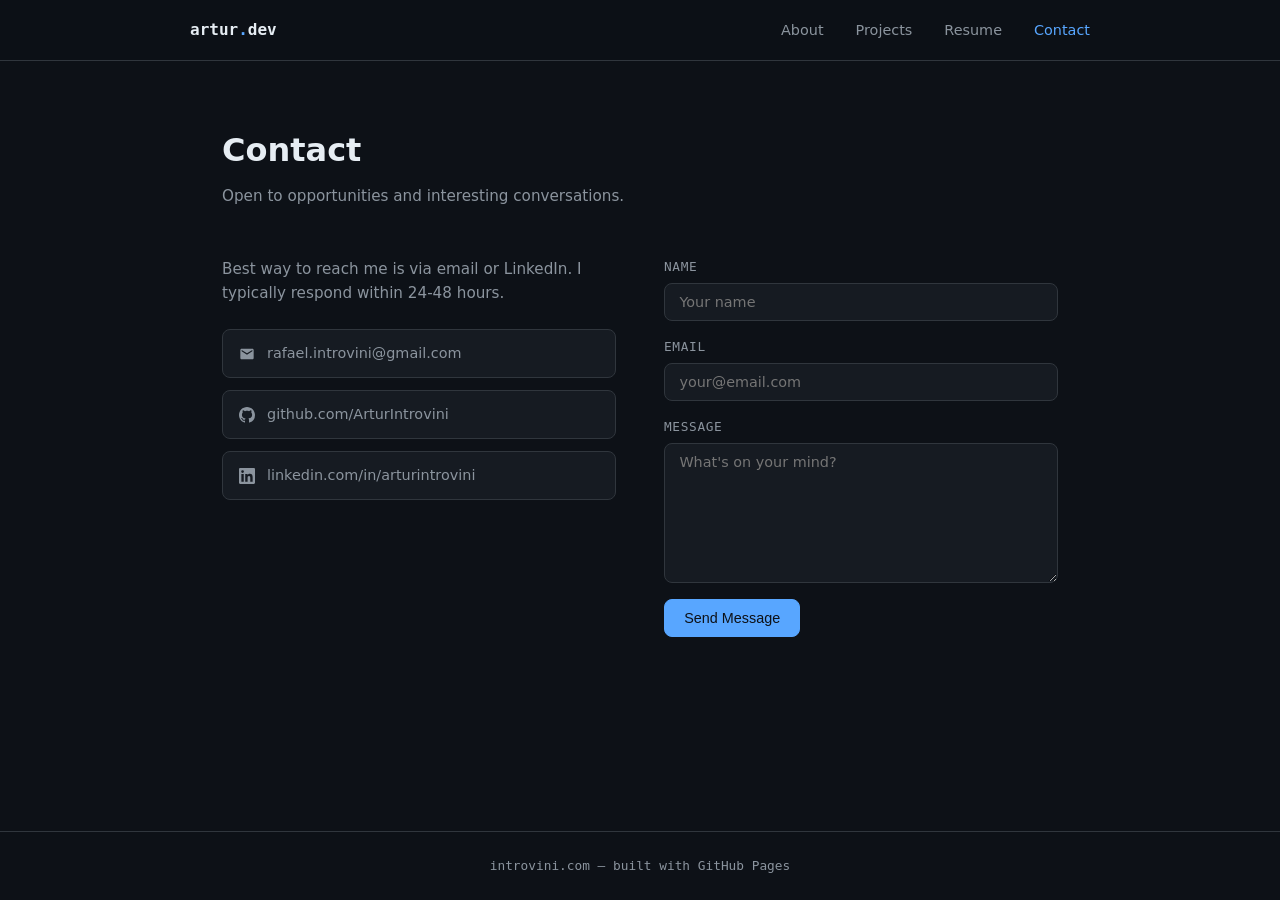
==== contact.html @ 69f3b8bc "Initial site: 4-page personal website with GitHub Pages setup" ====
<!DOCTYPE html>
<html lang="en">
<head>
  <meta charset="UTF-8">
  <meta name="viewport" content="width=device-width, initial-scale=1.0">
  <title>Contact - Artur Introvini</title>
  <meta name="description" content="Get in touch with Artur Introvini.">
  <link rel="stylesheet" href="css/style.css">
  <link rel="icon" type="image/svg+xml" href="data:image/svg+xml,<svg xmlns='http://www.w3.org/2000/svg' viewBox='0 0 100 100'><text y='.9em' font-size='90'>⚡</text></svg>">
</head>
<body>

<nav>
  <div class="nav-inner">
    <a href="index.html" class="nav-brand">artur<span>.</span>dev</a>
    <ul class="nav-links">
      <li><a href="index.html">About</a></li>
      <li><a href="projects.html">Projects</a></li>
      <li><a href="resume.html">Resume</a></li>
      <li><a href="contact.html" class="active">Contact</a></li>
    </ul>
  </div>
</nav>

<main>
  <div class="page-header">
    <h1>Contact</h1>
    <p>Open to opportunities and interesting conversations.</p>
  </div>

  <div class="contact-grid">
    <div class="contact-info">
      <p>
        Best way to reach me is via email or LinkedIn.
        I typically respond within 24-48 hours.
      </p>

      <div class="contact-links">
        <a href="mailto:rafael.introvini@gmail.com" class="contact-link">
          <svg width="16" height="16" fill="currentColor" viewBox="0 0 24 24"><path d="M20 4H4c-1.1 0-2 .9-2 2v12c0 1.1.9 2 2 2h16c1.1 0 2-.9 2-2V6c0-1.1-.9-2-2-2zm0 4l-8 5-8-5V6l8 5 8-5v2z"/></svg>
          rafael.introvini@gmail.com
        </a>
        <a href="https://github.com/ArturIntrovini" target="_blank" rel="noopener" class="contact-link">
          <svg width="16" height="16" fill="currentColor" viewBox="0 0 24 24"><path d="M12 0C5.37 0 0 5.37 0 12c0 5.31 3.435 9.795 8.205 11.385.6.105.825-.255.825-.57 0-.285-.015-1.23-.015-2.235-3.015.555-3.795-.735-4.035-1.41-.135-.345-.72-1.41-1.23-1.695-.42-.225-1.02-.78-.015-.795.945-.015 1.62.87 1.845 1.23 1.08 1.815 2.805 1.305 3.495.99.105-.78.42-1.305.765-1.605-2.67-.3-5.46-1.335-5.46-5.925 0-1.305.465-2.385 1.23-3.225-.12-.3-.54-1.53.12-3.18 0 0 1.005-.315 3.3 1.23.96-.27 1.98-.405 3-.405s2.04.135 3 .405c2.295-1.56 3.3-1.23 3.3-1.23.66 1.65.24 2.88.12 3.18.765.84 1.23 1.905 1.23 3.225 0 4.605-2.805 5.625-5.475 5.925.435.375.81 1.095.81 2.22 0 1.605-.015 2.895-.015 3.3 0 .315.225.69.825.57A12.02 12.02 0 0 0 24 12c0-6.63-5.37-12-12-12z"/></svg>
          github.com/ArturIntrovini
        </a>
        <a href="https://linkedin.com/in/arturintrovini" target="_blank" rel="noopener" class="contact-link">
          <!-- Update href with your actual LinkedIn URL -->
          <svg width="16" height="16" fill="currentColor" viewBox="0 0 24 24"><path d="M20.447 20.452h-3.554v-5.569c0-1.328-.027-3.037-1.852-3.037-1.853 0-2.136 1.445-2.136 2.939v5.667H9.351V9h3.414v1.561h.046c.477-.9 1.637-1.85 3.37-1.85 3.601 0 4.267 2.37 4.267 5.455v6.286zM5.337 7.433a2.062 2.062 0 0 1-2.063-2.065 2.064 2.064 0 1 1 2.063 2.065zm1.782 13.019H3.555V9h3.564v11.452zM22.225 0H1.771C.792 0 0 .774 0 1.729v20.542C0 23.227.792 24 1.771 24h20.451C23.2 24 24 23.227 24 22.271V1.729C24 .774 23.2 0 22.222 0h.003z"/></svg>
          linkedin.com/in/arturintrovini
        </a>
      </div>
    </div>

    <div>
      <form class="contact-form" action="https://formspree.io/f/YOUR_FORM_ID" method="POST">
        <!-- Sign up at formspree.io for a free form endpoint, then replace YOUR_FORM_ID -->
        <div class="form-group">
          <label for="name">Name</label>
          <input type="text" id="name" name="name" required placeholder="Your name">
        </div>
        <div class="form-group">
          <label for="email">Email</label>
          <input type="email" id="email" name="email" required placeholder="your@email.com">
        </div>
        <div class="form-group">
          <label for="message">Message</label>
          <textarea id="message" name="message" required placeholder="What's on your mind?"></textarea>
        </div>
        <button type="submit" class="btn btn-primary" style="align-self: flex-start;">Send Message</button>
      </form>
    </div>
  </div>
</main>

<footer>
  <p>introvini.com &mdash; built with GitHub Pages</p>
</footer>

</body>
</html>
---- css/style.css ----
:root {
  --bg: #0d1117;
  --surface: #161b22;
  --surface-2: #21262d;
  --border: #30363d;
  --accent: #58a6ff;
  --accent-hover: #79b8ff;
  --text: #e6edf3;
  --muted: #8b949e;
  --font: -apple-system, BlinkMacSystemFont, 'Segoe UI', system-ui, sans-serif;
  --mono: 'SF Mono', 'Fira Code', 'Cascadia Code', Consolas, monospace;
  --radius: 8px;
  --max-w: 900px;
}

*, *::before, *::after { box-sizing: border-box; margin: 0; padding: 0; }

html { scroll-behavior: smooth; }

body {
  background: var(--bg);
  color: var(--text);
  font-family: var(--font);
  font-size: 16px;
  line-height: 1.6;
  min-height: 100vh;
  display: flex;
  flex-direction: column;
}

a { color: var(--accent); text-decoration: none; }
a:hover { color: var(--accent-hover); text-decoration: underline; }

/* NAV */
nav {
  border-bottom: 1px solid var(--border);
  padding: 0 2rem;
  position: sticky;
  top: 0;
  background: rgba(13, 17, 23, 0.95);
  backdrop-filter: blur(8px);
  z-index: 100;
}

.nav-inner {
  max-width: var(--max-w);
  margin: 0 auto;
  display: flex;
  align-items: center;
  justify-content: space-between;
  height: 60px;
}

.nav-brand {
  font-family: var(--mono);
  font-size: 1rem;
  color: var(--text);
  font-weight: 600;
}

.nav-brand span { color: var(--accent); }

.nav-links {
  display: flex;
  gap: 2rem;
  list-style: none;
}

.nav-links a {
  color: var(--muted);
  font-size: 0.9rem;
  transition: color 0.15s;
}

.nav-links a:hover,
.nav-links a.active { color: var(--text); text-decoration: none; }

.nav-links a.active { color: var(--accent); }

/* MAIN */
main {
  flex: 1;
  max-width: var(--max-w);
  margin: 0 auto;
  padding: 4rem 2rem;
  width: 100%;
}

/* HERO */
.hero {
  padding: 4rem 0 3rem;
}

.hero-label {
  font-family: var(--mono);
  color: var(--accent);
  font-size: 0.875rem;
  margin-bottom: 1rem;
}

.hero h1 {
  font-size: clamp(2.5rem, 6vw, 3.5rem);
  font-weight: 700;
  line-height: 1.15;
  margin-bottom: 1rem;
  letter-spacing: -0.02em;
}

.hero h2 {
  font-size: clamp(1.25rem, 3vw, 1.5rem);
  font-weight: 400;
  color: var(--muted);
  margin-bottom: 1.5rem;
}

.hero p {
  font-size: 1.05rem;
  color: var(--muted);
  max-width: 600px;
  margin-bottom: 2rem;
}

.btn-group {
  display: flex;
  gap: 1rem;
  flex-wrap: wrap;
}

.btn {
  display: inline-flex;
  align-items: center;
  gap: 0.4rem;
  padding: 0.6rem 1.2rem;
  border-radius: var(--radius);
  font-size: 0.9rem;
  font-weight: 500;
  transition: all 0.15s;
  cursor: pointer;
}

.btn-primary {
  background: var(--accent);
  color: #0d1117;
  border: 1px solid var(--accent);
}

.btn-primary:hover {
  background: var(--accent-hover);
  border-color: var(--accent-hover);
  color: #0d1117;
  text-decoration: none;
}

.btn-secondary {
  background: transparent;
  color: var(--text);
  border: 1px solid var(--border);
}

.btn-secondary:hover {
  border-color: var(--muted);
  text-decoration: none;
  background: var(--surface-2);
}

/* SECTION */
.section { margin-top: 4rem; }

.section-title {
  font-size: 1.25rem;
  font-weight: 600;
  margin-bottom: 1.5rem;
  display: flex;
  align-items: center;
  gap: 0.75rem;
  color: var(--text);
}

.section-title::after {
  content: '';
  flex: 1;
  height: 1px;
  background: var(--border);
}

/* SKILLS */
.skills-grid {
  display: grid;
  grid-template-columns: repeat(auto-fill, minmax(160px, 1fr));
  gap: 0.75rem;
}

.skill-tag {
  background: var(--surface);
  border: 1px solid var(--border);
  border-radius: var(--radius);
  padding: 0.5rem 1rem;
  font-family: var(--mono);
  font-size: 0.8rem;
  color: var(--muted);
  text-align: center;
}

/* PROJECTS GRID */
.projects-grid {
  display: grid;
  grid-template-columns: repeat(auto-fill, minmax(280px, 1fr));
  gap: 1.25rem;
}

.project-card {
  background: var(--surface);
  border: 1px solid var(--border);
  border-radius: var(--radius);
  padding: 1.5rem;
  display: flex;
  flex-direction: column;
  gap: 0.75rem;
  transition: border-color 0.15s, transform 0.15s;
}

.project-card:hover {
  border-color: var(--accent);
  transform: translateY(-2px);
}

.project-card h3 {
  font-size: 1rem;
  font-weight: 600;
}

.project-card h3 a { color: var(--text); }
.project-card h3 a:hover { color: var(--accent); text-decoration: none; }

.project-card p {
  font-size: 0.875rem;
  color: var(--muted);
  flex: 1;
}

.tag-list {
  display: flex;
  flex-wrap: wrap;
  gap: 0.4rem;
}

.tag {
  background: var(--surface-2);
  border: 1px solid var(--border);
  border-radius: 4px;
  padding: 0.15rem 0.5rem;
  font-family: var(--mono);
  font-size: 0.75rem;
  color: var(--accent);
}

.project-links {
  display: flex;
  gap: 1rem;
  font-size: 0.8rem;
}

/* RESUME PAGE */
.resume-actions {
  display: flex;
  gap: 1rem;
  margin-bottom: 2rem;
  flex-wrap: wrap;
}

.resume-section { margin-bottom: 2.5rem; }

.resume-section h3 {
  font-size: 1rem;
  font-weight: 600;
  color: var(--accent);
  font-family: var(--mono);
  margin-bottom: 1rem;
  text-transform: uppercase;
  letter-spacing: 0.05em;
}

.resume-entry {
  background: var(--surface);
  border: 1px solid var(--border);
  border-radius: var(--radius);
  padding: 1.25rem 1.5rem;
  margin-bottom: 0.75rem;
}

.resume-entry-header {
  display: flex;
  justify-content: space-between;
  align-items: flex-start;
  flex-wrap: wrap;
  gap: 0.25rem;
  margin-bottom: 0.5rem;
}

.resume-entry h4 {
  font-size: 0.95rem;
  font-weight: 600;
}

.resume-entry .meta {
  font-size: 0.8rem;
  color: var(--muted);
  font-family: var(--mono);
}

.resume-entry ul {
  margin-top: 0.5rem;
  padding-left: 1.25rem;
}

.resume-entry li {
  font-size: 0.875rem;
  color: var(--muted);
  margin-bottom: 0.25rem;
}

/* CONTACT */
.contact-grid {
  display: grid;
  grid-template-columns: 1fr 1fr;
  gap: 3rem;
}

.contact-info p {
  color: var(--muted);
  font-size: 0.95rem;
  margin-bottom: 1.5rem;
}

.contact-links {
  display: flex;
  flex-direction: column;
  gap: 0.75rem;
}

.contact-link {
  display: flex;
  align-items: center;
  gap: 0.75rem;
  color: var(--muted);
  font-size: 0.9rem;
  padding: 0.75rem 1rem;
  background: var(--surface);
  border: 1px solid var(--border);
  border-radius: var(--radius);
  transition: border-color 0.15s, color 0.15s;
}

.contact-link:hover {
  border-color: var(--accent);
  color: var(--accent);
  text-decoration: none;
}

.contact-form { display: flex; flex-direction: column; gap: 1rem; }

.form-group { display: flex; flex-direction: column; gap: 0.4rem; }

.form-group label {
  font-size: 0.8rem;
  color: var(--muted);
  font-family: var(--mono);
  text-transform: uppercase;
  letter-spacing: 0.05em;
}

.form-group input,
.form-group textarea {
  background: var(--surface);
  border: 1px solid var(--border);
  border-radius: var(--radius);
  padding: 0.6rem 0.9rem;
  color: var(--text);
  font-family: var(--font);
  font-size: 0.9rem;
  transition: border-color 0.15s;
  resize: vertical;
}

.form-group input:focus,
.form-group textarea:focus {
  outline: none;
  border-color: var(--accent);
}

.form-group textarea { min-height: 140px; }

/* FOOTER */
footer {
  border-top: 1px solid var(--border);
  padding: 1.5rem 2rem;
  text-align: center;
  font-size: 0.8rem;
  color: var(--muted);
  font-family: var(--mono);
}

/* PAGE HEADER */
.page-header { margin-bottom: 3rem; }
.page-header h1 { font-size: 2rem; font-weight: 700; margin-bottom: 0.5rem; }
.page-header p { color: var(--muted); font-size: 0.95rem; }

/* RESPONSIVE */
@media (max-width: 640px) {
  .contact-grid { grid-template-columns: 1fr; gap: 2rem; }
  .nav-links { gap: 1.25rem; }
  main { padding: 2.5rem 1.25rem; }
}
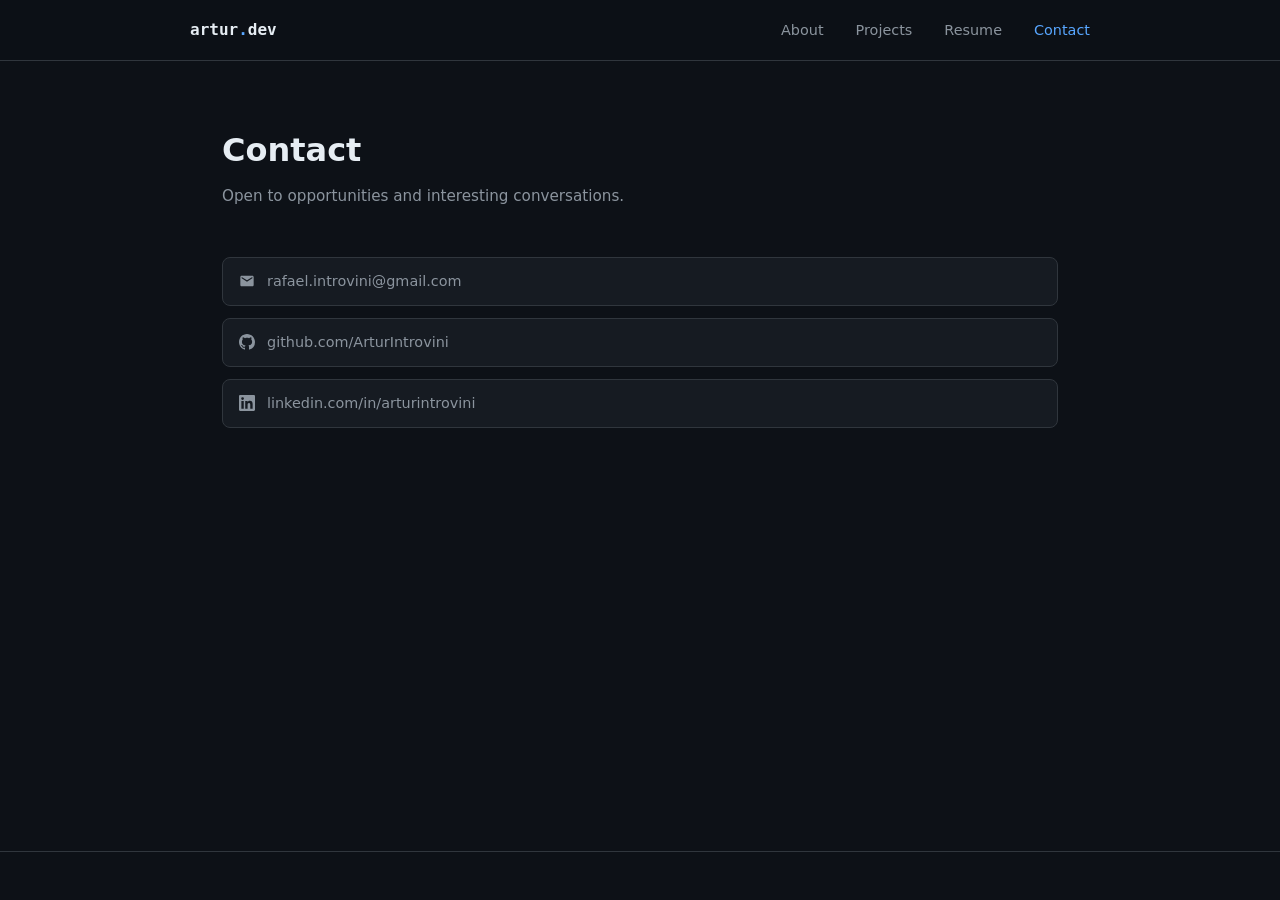
==== commit e86e99bb: "Move site to artur.introvini.com, simplify contact, remove footer" ====
--- a/contact.html
+++ b/contact.html
@@ -28,54 +28,23 @@
     <p>Open to opportunities and interesting conversations.</p>
   </div>
 
-  <div class="contact-grid">
-    <div class="contact-info">
-      <p>
-        Best way to reach me is via email or LinkedIn.
-        I typically respond within 24-48 hours.
-      </p>
-
-      <div class="contact-links">
-        <a href="mailto:rafael.introvini@gmail.com" class="contact-link">
-          <svg width="16" height="16" fill="currentColor" viewBox="0 0 24 24"><path d="M20 4H4c-1.1 0-2 .9-2 2v12c0 1.1.9 2 2 2h16c1.1 0 2-.9 2-2V6c0-1.1-.9-2-2-2zm0 4l-8 5-8-5V6l8 5 8-5v2z"/></svg>
-          rafael.introvini@gmail.com
-        </a>
-        <a href="https://github.com/ArturIntrovini" target="_blank" rel="noopener" class="contact-link">
-          <svg width="16" height="16" fill="currentColor" viewBox="0 0 24 24"><path d="M12 0C5.37 0 0 5.37 0 12c0 5.31 3.435 9.795 8.205 11.385.6.105.825-.255.825-.57 0-.285-.015-1.23-.015-2.235-3.015.555-3.795-.735-4.035-1.41-.135-.345-.72-1.41-1.23-1.695-.42-.225-1.02-.78-.015-.795.945-.015 1.62.87 1.845 1.23 1.08 1.815 2.805 1.305 3.495.99.105-.78.42-1.305.765-1.605-2.67-.3-5.46-1.335-5.46-5.925 0-1.305.465-2.385 1.23-3.225-.12-.3-.54-1.53.12-3.18 0 0 1.005-.315 3.3 1.23.96-.27 1.98-.405 3-.405s2.04.135 3 .405c2.295-1.56 3.3-1.23 3.3-1.23.66 1.65.24 2.88.12 3.18.765.84 1.23 1.905 1.23 3.225 0 4.605-2.805 5.625-5.475 5.925.435.375.81 1.095.81 2.22 0 1.605-.015 2.895-.015 3.3 0 .315.225.69.825.57A12.02 12.02 0 0 0 24 12c0-6.63-5.37-12-12-12z"/></svg>
-          github.com/ArturIntrovini
-        </a>
-        <a href="https://linkedin.com/in/arturintrovini" target="_blank" rel="noopener" class="contact-link">
-          <!-- Update href with your actual LinkedIn URL -->
-          <svg width="16" height="16" fill="currentColor" viewBox="0 0 24 24"><path d="M20.447 20.452h-3.554v-5.569c0-1.328-.027-3.037-1.852-3.037-1.853 0-2.136 1.445-2.136 2.939v5.667H9.351V9h3.414v1.561h.046c.477-.9 1.637-1.85 3.37-1.85 3.601 0 4.267 2.37 4.267 5.455v6.286zM5.337 7.433a2.062 2.062 0 0 1-2.063-2.065 2.064 2.064 0 1 1 2.063 2.065zm1.782 13.019H3.555V9h3.564v11.452zM22.225 0H1.771C.792 0 0 .774 0 1.729v20.542C0 23.227.792 24 1.771 24h20.451C23.2 24 24 23.227 24 22.271V1.729C24 .774 23.2 0 22.222 0h.003z"/></svg>
-          linkedin.com/in/arturintrovini
-        </a>
-      </div>
-    </div>
-
-    <div>
-      <form class="contact-form" action="https://formspree.io/f/YOUR_FORM_ID" method="POST">
-        <!-- Sign up at formspree.io for a free form endpoint, then replace YOUR_FORM_ID -->
-        <div class="form-group">
-          <label for="name">Name</label>
-          <input type="text" id="name" name="name" required placeholder="Your name">
-        </div>
-        <div class="form-group">
-          <label for="email">Email</label>
-          <input type="email" id="email" name="email" required placeholder="your@email.com">
-        </div>
-        <div class="form-group">
-          <label for="message">Message</label>
-          <textarea id="message" name="message" required placeholder="What's on your mind?"></textarea>
-        </div>
-        <button type="submit" class="btn btn-primary" style="align-self: flex-start;">Send Message</button>
-      </form>
-    </div>
+  <div class="contact-links">
+    <a href="mailto:rafael.introvini@gmail.com" class="contact-link">
+      <svg width="16" height="16" fill="currentColor" viewBox="0 0 24 24"><path d="M20 4H4c-1.1 0-2 .9-2 2v12c0 1.1.9 2 2 2h16c1.1 0 2-.9 2-2V6c0-1.1-.9-2-2-2zm0 4l-8 5-8-5V6l8 5 8-5v2z"/></svg>
+      rafael.introvini@gmail.com
+    </a>
+    <a href="https://github.com/ArturIntrovini" target="_blank" rel="noopener" class="contact-link">
+      <svg width="16" height="16" fill="currentColor" viewBox="0 0 24 24"><path d="M12 0C5.37 0 0 5.37 0 12c0 5.31 3.435 9.795 8.205 11.385.6.105.825-.255.825-.57 0-.285-.015-1.23-.015-2.235-3.015.555-3.795-.735-4.035-1.41-.135-.345-.72-1.41-1.23-1.695-.42-.225-1.02-.78-.015-.795.945-.015 1.62.87 1.845 1.23 1.08 1.815 2.805 1.305 3.495.99.105-.78.42-1.305.765-1.605-2.67-.3-5.46-1.335-5.46-5.925 0-1.305.465-2.385 1.23-3.225-.12-.3-.54-1.53.12-3.18 0 0 1.005-.315 3.3 1.23.96-.27 1.98-.405 3-.405s2.04.135 3 .405c2.295-1.56 3.3-1.23 3.3-1.23.66 1.65.24 2.88.12 3.18.765.84 1.23 1.905 1.23 3.225 0 4.605-2.805 5.625-5.475 5.925.435.375.81 1.095.81 2.22 0 1.605-.015 2.895-.015 3.3 0 .315.225.69.825.57A12.02 12.02 0 0 0 24 12c0-6.63-5.37-12-12-12z"/></svg>
+      github.com/ArturIntrovini
+    </a>
+    <a href="https://linkedin.com/in/arturintrovini" target="_blank" rel="noopener" class="contact-link">
+      <svg width="16" height="16" fill="currentColor" viewBox="0 0 24 24"><path d="M20.447 20.452h-3.554v-5.569c0-1.328-.027-3.037-1.852-3.037-1.853 0-2.136 1.445-2.136 2.939v5.667H9.351V9h3.414v1.561h.046c.477-.9 1.637-1.85 3.37-1.85 3.601 0 4.267 2.37 4.267 5.455v6.286zM5.337 7.433a2.062 2.062 0 0 1-2.063-2.065 2.064 2.064 0 1 1 2.063 2.065zm1.782 13.019H3.555V9h3.564v11.452zM22.225 0H1.771C.792 0 0 .774 0 1.729v20.542C0 23.227.792 24 1.771 24h20.451C23.2 24 24 23.227 24 22.271V1.729C24 .774 23.2 0 22.222 0h.003z"/></svg>
+      linkedin.com/in/arturintrovini
+    </a>
   </div>
 </main>
 
-<footer>
-  <p>introvini.com &mdash; built with GitHub Pages</p>
-</footer>
+<footer></footer>
 
 </body>
 </html>
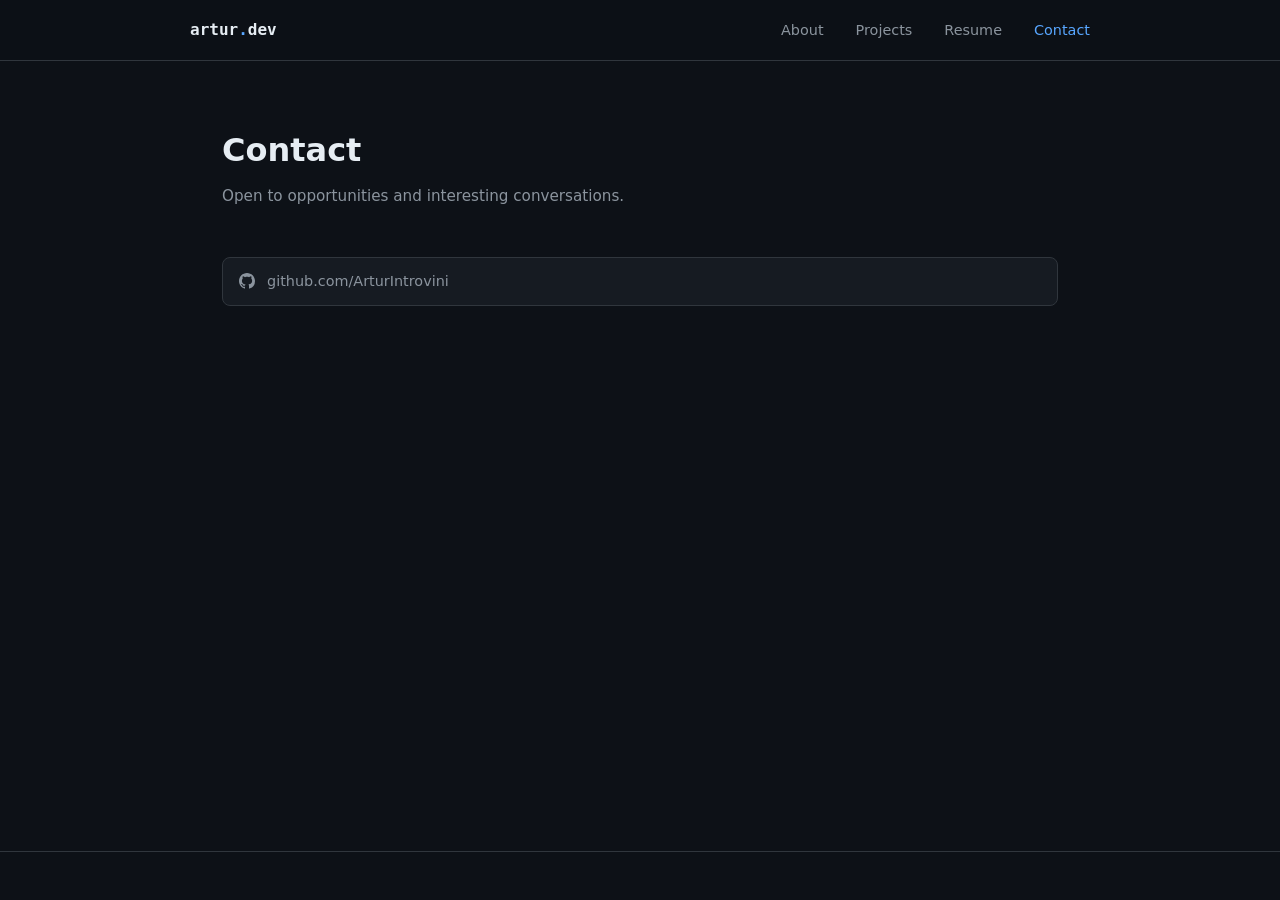
==== commit 17ba144a: "Contact: remove email and LinkedIn, keep GitHub only" ====
--- a/contact.html
+++ b/contact.html
@@ -29,17 +29,9 @@
   </div>
 
   <div class="contact-links">
-    <a href="mailto:rafael.introvini@gmail.com" class="contact-link">
-      <svg width="16" height="16" fill="currentColor" viewBox="0 0 24 24"><path d="M20 4H4c-1.1 0-2 .9-2 2v12c0 1.1.9 2 2 2h16c1.1 0 2-.9 2-2V6c0-1.1-.9-2-2-2zm0 4l-8 5-8-5V6l8 5 8-5v2z"/></svg>
-      rafael.introvini@gmail.com
-    </a>
     <a href="https://github.com/ArturIntrovini" target="_blank" rel="noopener" class="contact-link">
       <svg width="16" height="16" fill="currentColor" viewBox="0 0 24 24"><path d="M12 0C5.37 0 0 5.37 0 12c0 5.31 3.435 9.795 8.205 11.385.6.105.825-.255.825-.57 0-.285-.015-1.23-.015-2.235-3.015.555-3.795-.735-4.035-1.41-.135-.345-.72-1.41-1.23-1.695-.42-.225-1.02-.78-.015-.795.945-.015 1.62.87 1.845 1.23 1.08 1.815 2.805 1.305 3.495.99.105-.78.42-1.305.765-1.605-2.67-.3-5.46-1.335-5.46-5.925 0-1.305.465-2.385 1.23-3.225-.12-.3-.54-1.53.12-3.18 0 0 1.005-.315 3.3 1.23.96-.27 1.98-.405 3-.405s2.04.135 3 .405c2.295-1.56 3.3-1.23 3.3-1.23.66 1.65.24 2.88.12 3.18.765.84 1.23 1.905 1.23 3.225 0 4.605-2.805 5.625-5.475 5.925.435.375.81 1.095.81 2.22 0 1.605-.015 2.895-.015 3.3 0 .315.225.69.825.57A12.02 12.02 0 0 0 24 12c0-6.63-5.37-12-12-12z"/></svg>
       github.com/ArturIntrovini
-    </a>
-    <a href="https://linkedin.com/in/arturintrovini" target="_blank" rel="noopener" class="contact-link">
-      <svg width="16" height="16" fill="currentColor" viewBox="0 0 24 24"><path d="M20.447 20.452h-3.554v-5.569c0-1.328-.027-3.037-1.852-3.037-1.853 0-2.136 1.445-2.136 2.939v5.667H9.351V9h3.414v1.561h.046c.477-.9 1.637-1.85 3.37-1.85 3.601 0 4.267 2.37 4.267 5.455v6.286zM5.337 7.433a2.062 2.062 0 0 1-2.063-2.065 2.064 2.064 0 1 1 2.063 2.065zm1.782 13.019H3.555V9h3.564v11.452zM22.225 0H1.771C.792 0 0 .774 0 1.729v20.542C0 23.227.792 24 1.771 24h20.451C23.2 24 24 23.227 24 22.271V1.729C24 .774 23.2 0 22.222 0h.003z"/></svg>
-      linkedin.com/in/arturintrovini
     </a>
   </div>
 </main>
